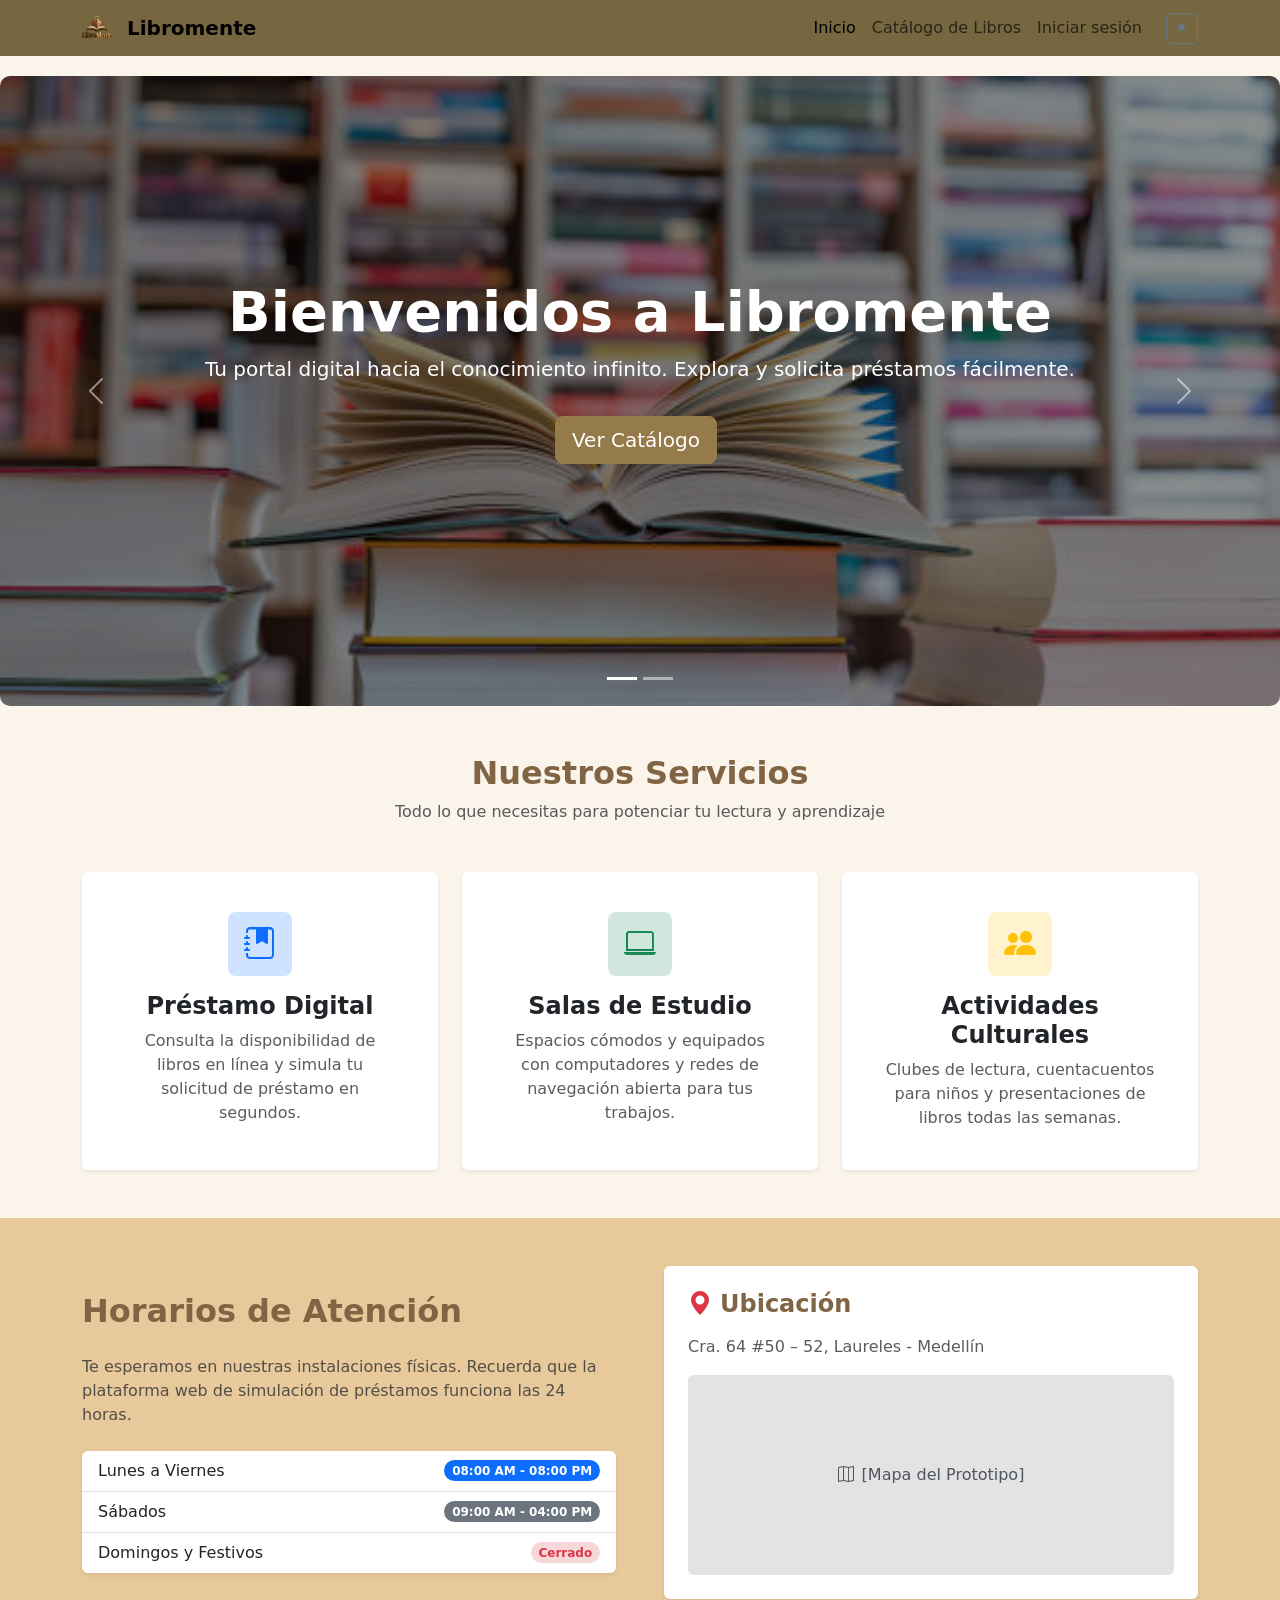
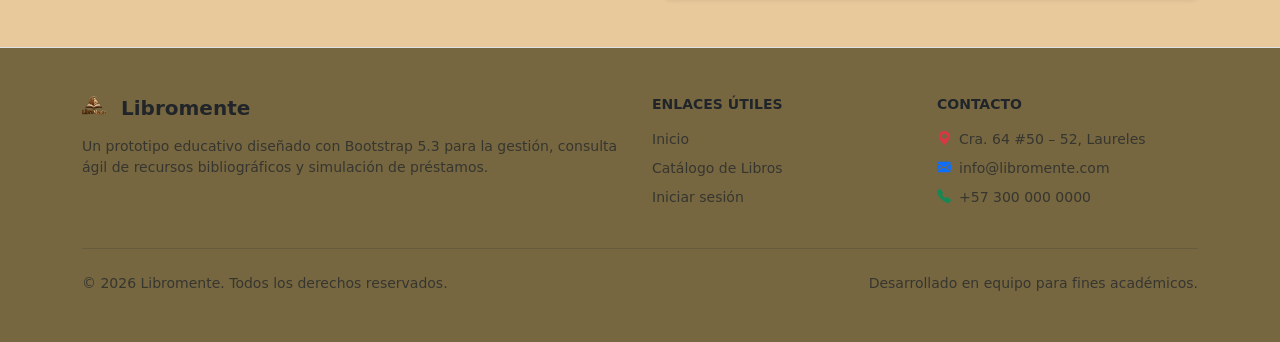
==== index.html @ 2bc836ee "style: crear hoja de estilos y aplicarlo a cuerpo de la página" ====
<!DOCTYPE html>
<html lang="es" data-bs-theme="light">
<head>
    <meta charset="UTF-8">
    <meta name="viewport" content="width=device-width, initial-scale=1.0">
    <title>Libro mente - Inicio</title>
    <link href="https://cdn.jsdelivr.net/npm/bootstrap@5.3.8/dist/css/bootstrap.min.css" rel="stylesheet">
    <link href="https://cdn.jsdelivr.net/npm/bootstrap-icons@1.11.1/font/bootstrap-icons.css" rel="stylesheet">
    <link rel="stylesheet" href="./estilos/estilos.css">
</head>
<body>
    <nav class="navbar navbar-expand-lg sticky-top">
        <div class="container">
            <a class="navbar-brand fw-bold" href="index.html">
                <img src="./img/logo.png" alt="Logo" width="30" height="24" class="d-inline-block align-text-top me-2">
                Libromente
            </a>
            <div class="collapse navbar-collapse" id="navbar">
                <ul class="navbar-nav ms-auto align-items-center">
                    <li class="nav-item">
                        <a class="nav-link active" aria-current="page" href="index.html">Inicio</a>
                    </li>
                    <li class="nav-item">
                        <a class="nav-link" href="">Catálogo de Libros</a>
                    </li>
                    <li class="nav-item">
                        <a class="nav-link" href="">Iniciar sesión</a>
                    </li>
                    <li class="nav-item ms-lg-3 mt-2 mt-lg-0">
                        <button class="btn btn-outline-secondary btn-sm" id="cambioTema">
                            <i class="bi bi-sun-fill" id="temaIcono"></i>
                        </button>
                    </li>
                </ul>
            </div>
        </div>
    </nav>


    <header id="carrusel" class="carousel slide carousel-fade" data-bs-ride="carousel">
        <div class="carousel-indicators">
            <button type="button" data-bs-target="#carrusel" data-bs-slide-to="0" class="active" aria-current="true" aria-label="Slide 1"></button>
            <button type="button" data-bs-target="#carrusel" data-bs-slide-to="1" aria-label="Slide 2"></button>
        </div>
        <div class="carousel-inner">

            <div class="carousel-item active h-100">
                <img src="./img/biblioteca.jpg" alt="Biblioteca" class="d-block w-100 h-100 object-fit-cover">
                <div class="carousel-caption d-flex flex-column justify-content-center h-100">
                    <h1 class="display-4 fw-bold">Bienvenidos a Libromente</h1>
                    <p class="lead">Tu portal digital hacia el conocimiento infinito. Explora y solicita préstamos fácilmente.</p>
                    <div>
                        <a href="" class="btn btn-primary btn-lg mt-3 me-2">Ver Catálogo</a>
                    </div>
                </div>
            </div>
  
            <div class="carousel-item" style="background: linear-gradient(rgba(0,0,0,0.6), rgba(0,0,0,0.6)), url('https://unsplash.com') center/cover; height: 70vh;">
                <div class="carousel-caption d-flex flex-column justify-content-center h-100">
                    <h1 class="display-4 fw-bold">Espacios de Co-working</h1>
                    <p class="lead">Contamos con salas de estudio, internet de alta velocidad y talleres semanales.</p>
                    <div>
                        <a href="#horarios" class="btn btn-outline-light btn-lg mt-3">Ver Horarios</a>
                    </div>
                </div>
            </div>
        </div>
        <button class="carousel-control-prev" type="button" data-bs-target="#carrusel" data-bs-slide="prev">
            <span class="carousel-control-prev-icon" aria-hidden="true"></span>
            <span class="visually-hidden">Anterior</span>
        </button>
        <button class="carousel-control-next" type="button" data-bs-target="#carrusel" data-bs-slide="next">
            <span class="carousel-control-next-icon" aria-hidden="true"></span>
            <span class="visually-hidden">Siguiente</span>
        </button>
    </header>

    <section class="py-5">
        <div class="container">
            <div class="text-center mb-5">
                <h2 class="fw-bold">Nuestros Servicios</h2>
                <p class="text-muted">Todo lo que necesitas para potenciar tu lectura y aprendizaje</p>
            </div>
            <div class="row g-4">
        
                <div class="col-md-4">
                    <div class="card h-100 text-center border-0 shadow-sm p-4">
                        <div class="card-body">
                            <div class="bg-primary-subtle text-primary fs-2 rounded-3 py-2 px-3 d-inline-flex align-items-center justify-content-center mb-3">
                                <i class="bi bi-journal-bookmark-fill"></i>
                            </div>
                            <h4 class="card-title fw-semibold">Préstamo Digital</h4>
                            <p class="card-text text-muted">Consulta la disponibilidad de libros en línea y simula tu solicitud de préstamo en segundos.</p>
                        </div>
                    </div>
                </div>
    
                <div class="col-md-4">
                    <div class="card h-100 text-center border-0 shadow-sm p-4">
                        <div class="card-body">
                            <div class="bg-success-subtle text-success fs-2 rounded-3 py-2 px-3 d-inline-flex align-items-center justify-content-center mb-3">
                                <i class="bi bi-laptop"></i>
                            </div>
                            <h4 class="card-title fw-semibold">Salas de Estudio</h4>
                            <p class="card-text text-muted">Espacios cómodos y equipados con computadores y redes de navegación abierta para tus trabajos.</p>
                        </div>
                    </div>
                </div>
 
                <div class="col-md-4">
                    <div class="card h-100 text-center border-0 shadow-sm p-4">
                        <div class="card-body">
                            <div class="bg-warning-subtle text-warning fs-2 rounded-3 py-2 px-3 d-inline-flex align-items-center justify-content-center mb-3">
                                <i class="bi bi-people-fill"></i>
                            </div>
                            <h4 class="card-title fw-semibold">Actividades Culturales</h4>
                            <p class="card-text text-muted">Clubes de lectura, cuentacuentos para niños y presentaciones de libros todas las semanas.</p>
                        </div>
                    </div>
                </div>
            </div>
        </div>
    </section>

    <section id="horarios" class="py-5 seccion-crema">
        <div class="container">
            <div class="row align-items-center g-5">
                <div class="col-lg-6">
                    <h2 class="fw-bold mb-4">Horarios de Atención</h2>
                    <p class="text-muted mb-4">Te esperamos en nuestras instalaciones físicas. Recuerda que la plataforma web de simulación de préstamos funciona las 24 horas.</p>
                    <ul class="list-group list-group-flush shadow-sm rounded">
                        <li class="list-group-item d-flex justify-content-between align-items-center">
                            <span>Lunes a Viernes</span>
                            <span class="badge bg-primary rounded-pill">08:00 AM - 08:00 PM</span>
                        </li>
                        <li class="list-group-item d-flex justify-content-between align-items-center">
                            <span>Sábados</span>
                            <span class="badge bg-secondary rounded-pill">09:00 AM - 04:00 PM</span>
                        </li>
                        <li class="list-group-item d-flex justify-content-between align-items-center">
                            <span>Domingos y Festivos</span>
                            <span class="badge bg-danger-subtle text-danger rounded-pill">Cerrado</span>
                        </li>
                    </ul>
                </div>
                <div class="col-lg-6">
                    <div class="p-4 bg-body rounded shadow-sm">
                        <h4 class="fw-bold mb-3"><i class="bi bi-geo-alt-fill text-danger me-2"></i>Ubicación</h4>
                        <p class="text-muted">Cra. 64 #50 – 52, Laureles - Medellín</p>

                        <div class="bg-secondary-subtle rounded d-flex align-items-center justify-content-center" style="height: 200px;">
                            <span class="text-muted"><i class="bi bi-map me-2"></i>[Mapa del Prototipo]</span>
                        </div>
                    </div>
                </div>
            </div>
        </div>
    </section>

<footer class="text-body-secondary py-5 border-top">
        <div class="container">
            <div class="row g-4">

                <div class="col-lg-6">
                    <h5 class="text-body fw-bold mb-3">
                        <img src="./img/logo.png" alt="Logo" width="24" height="20" class="d-inline-block align-text-top me-2">
                        Libromente
                    </h5>
                    <p class="small text-muted mb-0">
                        Un prototipo educativo diseñado con Bootstrap 5.3 para la gestión, consulta ágil de recursos bibliográficos y simulación de préstamos.
                    </p>
                </div>


                <div class="col-sm-6 col-lg-3">
                    <h6 class="text-body fw-bold text-uppercase small mb-3">Enlaces Útiles</h6>
                    <ul class="list-unstyled small">
                        <li class="mb-2">
                            <a href="index.html" class="text-decoration-none text-reset link-primary">Inicio</a>
                        </li>
                        <li class="mb-2">
                            <a href="" class="text-decoration-none text-reset link-primary">Catálogo de Libros</a>
                        </li>
                        <li class="mb-2">
                            <a href="" class="text-decoration-none text-reset link-primary">Iniciar sesión</a>
                        </li>
                    </ul>
                </div>


                <div class="col-sm-6 col-lg-3">
                    <h6 class="text-body fw-bold text-uppercase small mb-3">Contacto</h6>
                    <ul class="list-unstyled small text-muted">
                        <li class="mb-2">
                            <i class="bi bi-geo-alt-fill text-danger me-2"></i>Cra. 64 #50 – 52, Laureles
                        </li>
                        <li class="mb-2">
                            <i class="bi bi-envelope-fill text-primary me-2"></i>info@libromente.com
                        </li>
                        <li class="mb-2">
                            <i class="bi bi-telephone-fill text-success me-2"></i>+57 300 000 0000
                        </li>
                    </ul>
                </div>
            </div>


            <hr class="my-4 text-muted">


            <div class="d-flex flex-column flex-sm-row justify-content-between align-items-center small text-muted">
                <p class="mb-2 mb-sm-0">&copy; 2026 Libromente. Todos los derechos reservados.</p>
                <p class="mb-0">Desarrollado en equipo para fines académicos.</p>
            </div>
        </div>
    </footer>
    <script src="https://cdn.jsdelivr.net/npm/bootstrap@5.3.8/dist/js/bootstrap.bundle.min.js"></script>
</body>
</html>
---- estilos/estilos.css ----
:root {
  --apricot-cream: #e8c99cff;
  --olive-wood: #766741ff;
  --faded-copper: #957b4bff;
  --olive-wood-2: #806443ff;
  --texto-oscuro: #2c2518;
}

body {
  background-color: #faf4eb;
  color: var(--texto-oscuro);
}

.navbar, footer {
  background-color: var(--olive-wood) !important;
}

h2, h4 {
  color: var(--olive-wood-2);
}

/* Sección destacada (ej. Horarios) */
.seccion-crema {
  background-color: var(--apricot-cream);
}


.btn-primary {
  background-color: var(--faded-copper);
  border-color: var(--faded-copper);
  color: #ffffff;
}

.btn-primary:hover {
  background-color: var(--olive-wood);
  border-color: var(--olive-wood);
}


.carousel-item img {
  filter: brightness(0.55);
}

.carousel-inner{
    height: 70vh;
    border-radius: 10px;
    margin-top: 20px;
}
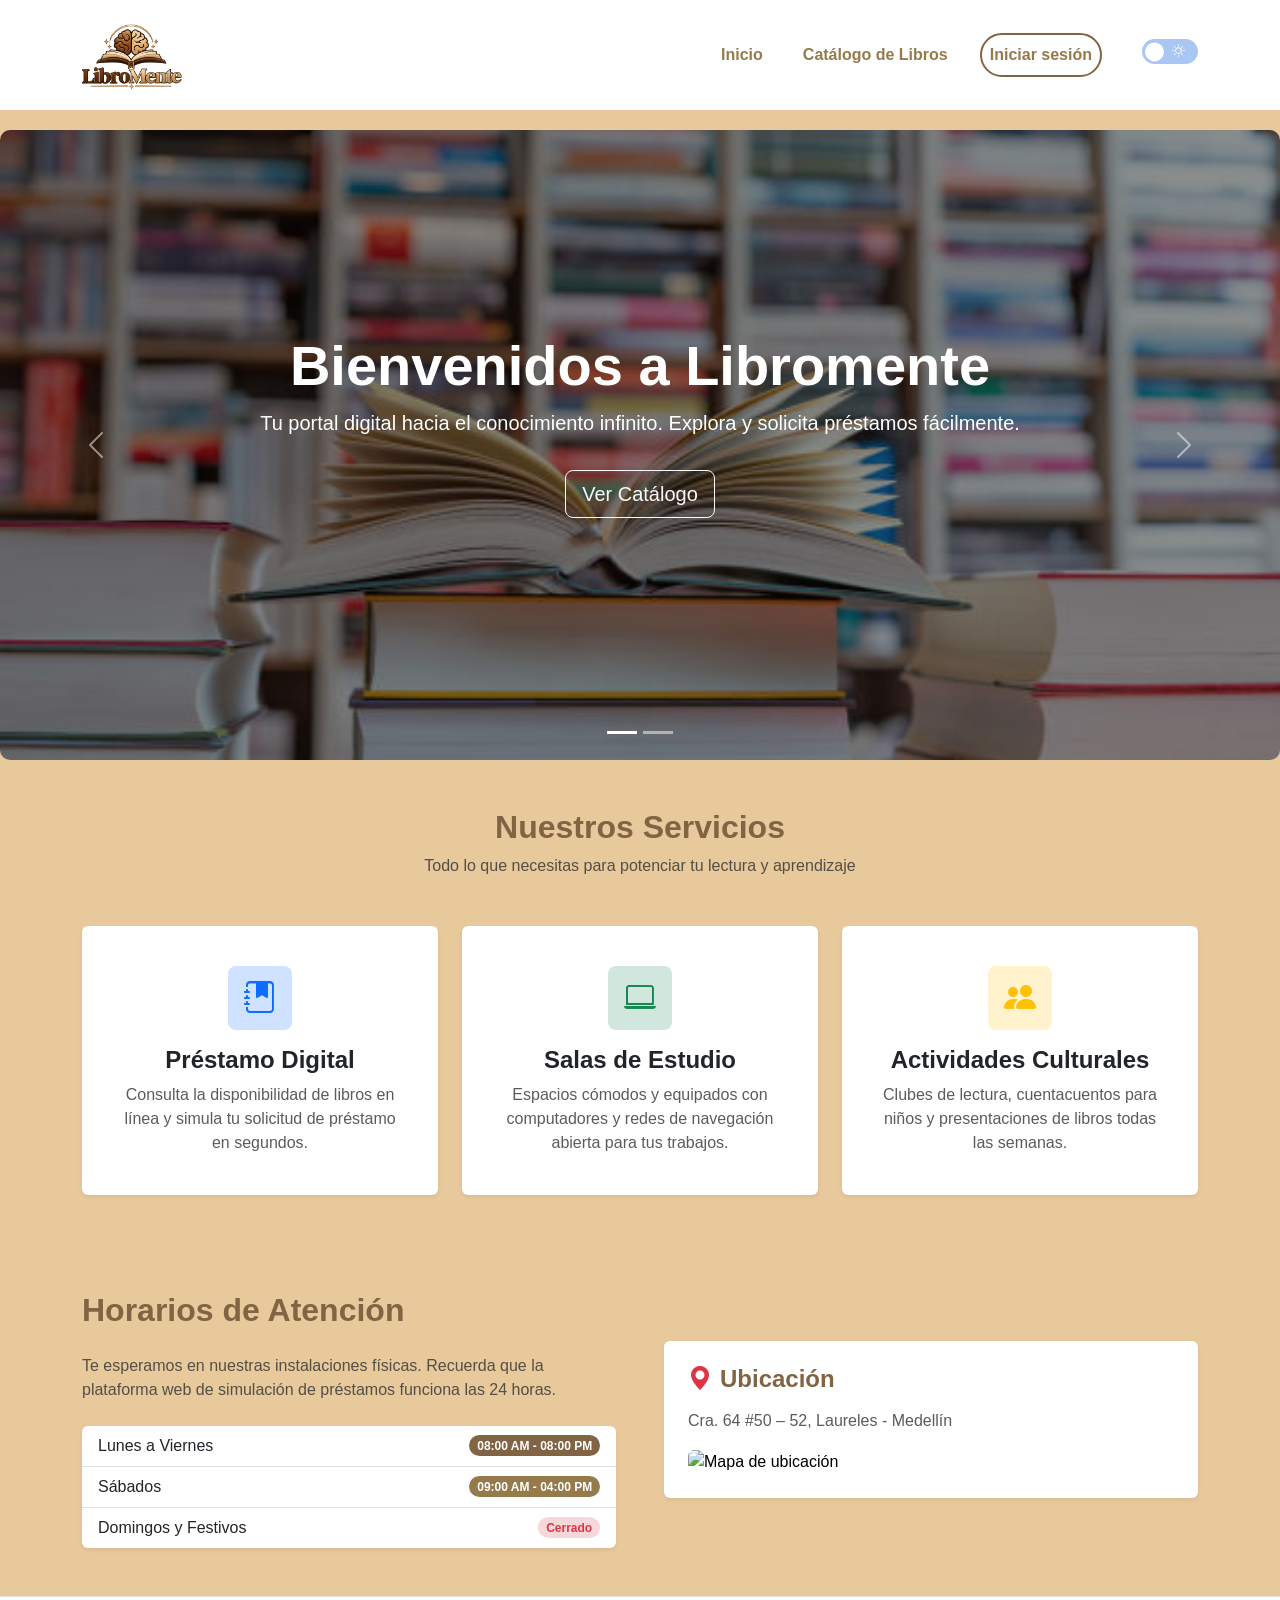
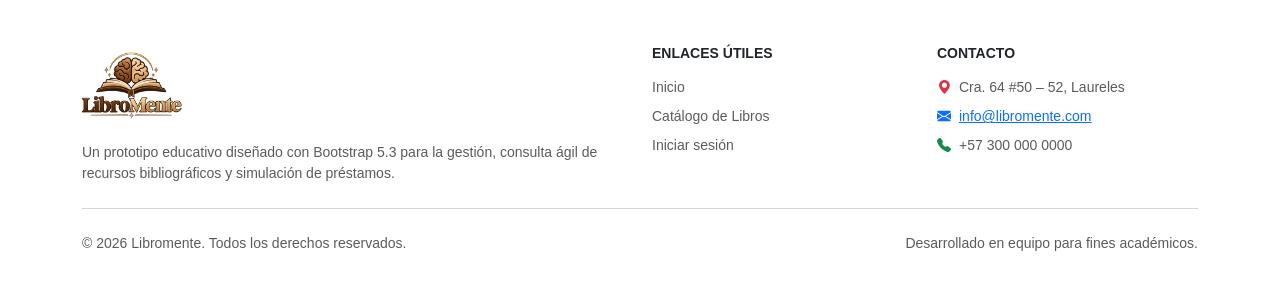
==== commit a09677bf: "feat: actualizar estructura y rutas en el index" ====
--- a/index.html
+++ b/index.html
@@ -1,37 +1,59 @@
 <!DOCTYPE html>
 <html lang="es" data-bs-theme="light">
+
 <head>
     <meta charset="UTF-8">
     <meta name="viewport" content="width=device-width, initial-scale=1.0">
     <title>Libro mente - Inicio</title>
     <link href="https://cdn.jsdelivr.net/npm/bootstrap@5.3.8/dist/css/bootstrap.min.css" rel="stylesheet">
     <link href="https://cdn.jsdelivr.net/npm/bootstrap-icons@1.11.1/font/bootstrap-icons.css" rel="stylesheet">
-    <link rel="stylesheet" href="./estilos/estilos.css">
+    <link rel="stylesheet" href="./styles/estilos.css">
 </head>
+
 <body>
     <nav class="navbar navbar-expand-lg sticky-top">
         <div class="container">
             <a class="navbar-brand fw-bold" href="index.html">
-                <img src="./img/logo.png" alt="Logo" width="30" height="24" class="d-inline-block align-text-top me-2">
-                Libromente
+                <img src="./img/logo.png" alt="Logo" class="logo flex-row d-inline-block align-text-top me-2">
             </a>
-            <div class="collapse navbar-collapse" id="navbar">
-                <ul class="navbar-nav ms-auto align-items-center">
-                    <li class="nav-item">
-                        <a class="nav-link active" aria-current="page" href="index.html">Inicio</a>
-                    </li>
-                    <li class="nav-item">
-                        <a class="nav-link" href="">Catálogo de Libros</a>
-                    </li>
-                    <li class="nav-item">
-                        <a class="nav-link" href="">Iniciar sesión</a>
-                    </li>
-                    <li class="nav-item ms-lg-3 mt-2 mt-lg-0">
-                        <button class="btn btn-outline-secondary btn-sm" id="cambioTema">
-                            <i class="bi bi-sun-fill" id="temaIcono"></i>
-                        </button>
-                    </li>
-                </ul>
+            <button class="navbar-toggler" type="button" data-bs-toggle="collapse"
+                data-bs-target="#navbarSupportedContent" aria-controls="navbarSupportedContent" aria-expanded="false"
+                aria-label="Toggle navigation">
+                <span class="navbar-toggler-icon"></span>
+            </button>
+            <div class="collapse navbar-collapse" id="navbarSupportedContent">
+            <ul class="navbar-nav ms-auto align-items-center fw-bold">
+                <li class="nav-item me-4">
+                    <a class="nav-link active navegacion" aria-current="page" href="index.html">Inicio</a>
+                </li>
+                <li class="nav-item me-4">
+                    <a class="nav-link navegacion" href="./pages/admin.html">Catálogo de Libros</a>
+                </li>
+                <li class="nav-item me-4">
+                    <a class="nav-link rounded-pill inicio" href="./pages/catalogo.html">Iniciar sesión</a>
+                </li>
+                <li class="nav-item ms-lg-3 mt-2 mt-lg-0">
+              <label class="tema-switch" for="tema-switch">
+                <input
+                  class="tema-switch-input"
+                  type="checkbox"
+                  role="switch"
+                  id="tema-switch"
+                  aria-label="Cambiar tema"
+                />
+
+                <span class="tema-switch-slider" aria-hidden="true">
+                  <span class="tema-switch-luna">
+                    <i class="bi bi-moon"></i>
+                  </span>
+
+                  <span class="tema-switch-sol">
+                    <i class="bi bi-sun"></i>
+                  </span>
+                </span>
+              </label>
+            </li>
+            </ul>
             </div>
         </div>
     </nav>
@@ -39,7 +61,8 @@
 
     <header id="carrusel" class="carousel slide carousel-fade" data-bs-ride="carousel">
         <div class="carousel-indicators">
-            <button type="button" data-bs-target="#carrusel" data-bs-slide-to="0" class="active" aria-current="true" aria-label="Slide 1"></button>
+            <button type="button" data-bs-target="#carrusel" data-bs-slide-to="0" class="active" aria-current="true"
+                aria-label="Slide 1"></button>
             <button type="button" data-bs-target="#carrusel" data-bs-slide-to="1" aria-label="Slide 2"></button>
         </div>
         <div class="carousel-inner">
@@ -48,14 +71,17 @@
                 <img src="./img/biblioteca.jpg" alt="Biblioteca" class="d-block w-100 h-100 object-fit-cover">
                 <div class="carousel-caption d-flex flex-column justify-content-center h-100">
                     <h1 class="display-4 fw-bold">Bienvenidos a Libromente</h1>
-                    <p class="lead">Tu portal digital hacia el conocimiento infinito. Explora y solicita préstamos fácilmente.</p>
+                    <p class="lead">Tu portal digital hacia el conocimiento infinito. Explora y solicita préstamos
+                        fácilmente.</p>
                     <div>
-                        <a href="" class="btn btn-primary btn-lg mt-3 me-2">Ver Catálogo</a>
-                    </div>
-                </div>
-            </div>
-  
-            <div class="carousel-item" style="background: linear-gradient(rgba(0,0,0,0.6), rgba(0,0,0,0.6)), url('https://unsplash.com') center/cover; height: 70vh;">
+                        <a href="" class="btn btn-outline-light btn-lg mt-3">Ver Catálogo</a>
+                    </div>
+                </div>
+            </div>
+
+            <div class="carousel-item h-100">
+                <img src="./img/cooworking.jpg" alt="Espacios de Co-working"
+                    class="d-block w-100 h-100 object-fit-cover">
                 <div class="carousel-caption d-flex flex-column justify-content-center h-100">
                     <h1 class="display-4 fw-bold">Espacios de Co-working</h1>
                     <p class="lead">Contamos con salas de estudio, internet de alta velocidad y talleres semanales.</p>
@@ -82,39 +108,45 @@
                 <p class="text-muted">Todo lo que necesitas para potenciar tu lectura y aprendizaje</p>
             </div>
             <div class="row g-4">
-        
+
                 <div class="col-md-4">
-                    <div class="card h-100 text-center border-0 shadow-sm p-4">
+                    <div class="card h-100 text-center border-0 shadow-sm p-4 resalto">
                         <div class="card-body">
-                            <div class="bg-primary-subtle text-primary fs-2 rounded-3 py-2 px-3 d-inline-flex align-items-center justify-content-center mb-3">
+                            <div
+                                class="bg-primary-subtle text-primary fs-2 rounded-3 py-2 px-3 d-inline-flex align-items-center justify-content-center mb-3">
                                 <i class="bi bi-journal-bookmark-fill"></i>
                             </div>
                             <h4 class="card-title fw-semibold">Préstamo Digital</h4>
-                            <p class="card-text text-muted">Consulta la disponibilidad de libros en línea y simula tu solicitud de préstamo en segundos.</p>
+                            <p class="card-text text-muted">Consulta la disponibilidad de libros en línea y simula tu
+                                solicitud de préstamo en segundos.</p>
                         </div>
                     </div>
                 </div>
-    
+
                 <div class="col-md-4">
-                    <div class="card h-100 text-center border-0 shadow-sm p-4">
+                    <div class="card h-100 text-center border-0 shadow-sm p-4 resalto">
                         <div class="card-body">
-                            <div class="bg-success-subtle text-success fs-2 rounded-3 py-2 px-3 d-inline-flex align-items-center justify-content-center mb-3">
+                            <div
+                                class="bg-success-subtle text-success fs-2 rounded-3 py-2 px-3 d-inline-flex align-items-center justify-content-center mb-3">
                                 <i class="bi bi-laptop"></i>
                             </div>
                             <h4 class="card-title fw-semibold">Salas de Estudio</h4>
-                            <p class="card-text text-muted">Espacios cómodos y equipados con computadores y redes de navegación abierta para tus trabajos.</p>
+                            <p class="card-text text-muted">Espacios cómodos y equipados con computadores y redes de
+                                navegación abierta para tus trabajos.</p>
                         </div>
                     </div>
                 </div>
- 
+
                 <div class="col-md-4">
-                    <div class="card h-100 text-center border-0 shadow-sm p-4">
+                    <div class="card h-100 text-center border-0 shadow-sm p-4 resalto">
                         <div class="card-body">
-                            <div class="bg-warning-subtle text-warning fs-2 rounded-3 py-2 px-3 d-inline-flex align-items-center justify-content-center mb-3">
+                            <div
+                                class="bg-warning-subtle text-warning fs-2 rounded-3 py-2 px-3 d-inline-flex align-items-center justify-content-center mb-3">
                                 <i class="bi bi-people-fill"></i>
                             </div>
                             <h4 class="card-title fw-semibold">Actividades Culturales</h4>
-                            <p class="card-text text-muted">Clubes de lectura, cuentacuentos para niños y presentaciones de libros todas las semanas.</p>
+                            <p class="card-text text-muted">Clubes de lectura, cuentacuentos para niños y presentaciones
+                                de libros todas las semanas.</p>
                         </div>
                     </div>
                 </div>
@@ -127,15 +159,16 @@
             <div class="row align-items-center g-5">
                 <div class="col-lg-6">
                     <h2 class="fw-bold mb-4">Horarios de Atención</h2>
-                    <p class="text-muted mb-4">Te esperamos en nuestras instalaciones físicas. Recuerda que la plataforma web de simulación de préstamos funciona las 24 horas.</p>
-                    <ul class="list-group list-group-flush shadow-sm rounded">
+                    <p class="text-muted mb-4">Te esperamos en nuestras instalaciones físicas. Recuerda que la
+                        plataforma web de simulación de préstamos funciona las 24 horas.</p>
+                    <ul class="list-group list-group-flush shadow-sm rounded resalto">
                         <li class="list-group-item d-flex justify-content-between align-items-center">
                             <span>Lunes a Viernes</span>
-                            <span class="badge bg-primary rounded-pill">08:00 AM - 08:00 PM</span>
+                            <span class="badge tema1 rounded-pill">08:00 AM - 08:00 PM</span>
                         </li>
                         <li class="list-group-item d-flex justify-content-between align-items-center">
                             <span>Sábados</span>
-                            <span class="badge bg-secondary rounded-pill">09:00 AM - 04:00 PM</span>
+                            <span class="badge tema2 rounded-pill">09:00 AM - 04:00 PM</span>
                         </li>
                         <li class="list-group-item d-flex justify-content-between align-items-center">
                             <span>Domingos y Festivos</span>
@@ -144,30 +177,29 @@
                     </ul>
                 </div>
                 <div class="col-lg-6">
-                    <div class="p-4 bg-body rounded shadow-sm">
+                    <div class="p-4 bg-body rounded shadow-sm resalto">
                         <h4 class="fw-bold mb-3"><i class="bi bi-geo-alt-fill text-danger me-2"></i>Ubicación</h4>
                         <p class="text-muted">Cra. 64 #50 – 52, Laureles - Medellín</p>
 
-                        <div class="bg-secondary-subtle rounded d-flex align-items-center justify-content-center" style="height: 200px;">
-                            <span class="text-muted"><i class="bi bi-map me-2"></i>[Mapa del Prototipo]</span>
-                        </div>
+                        <img src="./img/mapa.png" alt="Mapa de ubicación" class="img-fluid rounded">
                     </div>
                 </div>
             </div>
         </div>
     </section>
 
-<footer class="text-body-secondary py-5 border-top">
+    <footer class="text-body-secondary py-5 border-top">
         <div class="container">
             <div class="row g-4">
 
                 <div class="col-lg-6">
                     <h5 class="text-body fw-bold mb-3">
-                        <img src="./img/logo.png" alt="Logo" width="24" height="20" class="d-inline-block align-text-top me-2">
-                        Libromente
+                        <img src="./img/logo.png" alt="Logo" width="24" height="20"
+                            class="logo d-inline-block align-text-top me-2">
                     </h5>
                     <p class="small text-muted mb-0">
-                        Un prototipo educativo diseñado con Bootstrap 5.3 para la gestión, consulta ágil de recursos bibliográficos y simulación de préstamos.
+                        Un prototipo educativo diseñado con Bootstrap 5.3 para la gestión, consulta ágil de recursos
+                        bibliográficos y simulación de préstamos.
                     </p>
                 </div>
 
@@ -179,10 +211,10 @@
                             <a href="index.html" class="text-decoration-none text-reset link-primary">Inicio</a>
                         </li>
                         <li class="mb-2">
-                            <a href="" class="text-decoration-none text-reset link-primary">Catálogo de Libros</a>
-                        </li>
-                        <li class="mb-2">
-                            <a href="" class="text-decoration-none text-reset link-primary">Iniciar sesión</a>
+                            <a href="./pages/catalogo.html" class="text-decoration-none text-reset link-primary">Catálogo de Libros</a>
+                        </li>
+                        <li class="mb-2">
+                            <a href="./pages/catalogo.html" class="text-decoration-none text-reset link-primary">Iniciar sesión</a>
                         </li>
                     </ul>
                 </div>
@@ -195,7 +227,7 @@
                             <i class="bi bi-geo-alt-fill text-danger me-2"></i>Cra. 64 #50 – 52, Laureles
                         </li>
                         <li class="mb-2">
-                            <i class="bi bi-envelope-fill text-primary me-2"></i>info@libromente.com
+                            <i class="bi bi-envelope-fill text-primary me-2"></i><a href="mailto: infor@libremente.com">info@libromente.com</a>
                         </li>
                         <li class="mb-2">
                             <i class="bi bi-telephone-fill text-success me-2"></i>+57 300 000 0000
@@ -216,4 +248,5 @@
     </footer>
     <script src="https://cdn.jsdelivr.net/npm/bootstrap@5.3.8/dist/js/bootstrap.bundle.min.js"></script>
 </body>
+
 </html>
--- a/styles/estilos.css
+++ b/styles/estilos.css
@@ -0,0 +1,168 @@
+:root {
+/* Paleta de colores */
+    --apricot-cream: #e8c99c;
+    --olive-wood: #766741;
+    --faded-copper: #957b4b;
+    --olive-wood-2: #806443;
+    --white-sky: #ffffff;
+    --fuente-principal: 'Roboto', sans-serif;
+}
+
+body {
+    background-color: var(--apricot-cream);
+    font-family: var(--fuente-principal);
+    color: #000000;
+}
+
+
+.navbar, footer {
+  background-color: var(--white-sky) !important;
+}
+
+h2, h4 {
+  color: var(--olive-wood-2);
+}
+
+.inicio {
+    color: var(--faded-copper);
+    border: solid 2px;
+    border-color: var(--olive-wood-2);
+}
+
+.inicio:hover {
+  background-color: var(--olive-wood-2);
+  border-color: var(--olive-wood-2);
+  color: var(--white-sky);
+}
+.navegacion {
+    color: var(--faded-copper) !important;
+}
+.navegacion:hover {
+    color: var(--olive-wood-2);
+    border-bottom: solid 2px var(--olive-wood-2);
+}
+
+
+.carousel-item img {
+  filter: brightness(0.55);
+}
+
+.carousel-inner{
+    height: 70vh;
+    border-radius: 10px;
+    margin-top: 20px;
+}
+.logo {
+    width: 100px;
+    height: 80px;
+    object-fit: contain;
+}
+
+.tema1 {
+    background-color:  var( --olive-wood-2);
+}
+.tema2 {
+    background-color:  var( --faded-copper);
+}
+
+.resalto {
+    transition: 0.5s ease !important;
+}
+.resalto:hover {
+    transform: scale(1.02) !important;
+    background-color: #f8e8d0;
+
+}
+/* Cambio de tema */
+.tema-switch {
+    position: relative;
+    display: inline-block;
+    width: 3.5rem;
+    height: 1.6rem;
+    cursor: pointer;
+    user-select: none;
+}
+
+.tema-switch-input {
+    position: absolute;
+    inset: 0;
+    width: 100%;
+    height: 100%;
+    opacity: 0;
+    margin: 0;
+    cursor: pointer;
+    z-index: 3;
+}
+
+.tema-switch-slider {
+    position: absolute;
+    inset: 0;
+    display: flex;
+    align-items: center;
+    justify-content: space-between;
+    padding: 0 0.5rem;
+    overflow: hidden;
+    border-radius: 999px;
+    background-color: #a9c7f5;
+    transition: background-color 0.25s ease;
+}
+
+.tema-switch-slider::before {
+    content: "";
+    position: absolute;
+    top: 50%;
+    left: 0.2rem;
+    z-index: 2;
+    width: 1.2rem;
+    height: 1.2rem;
+    border-radius: 50%;
+    background-color: #ffffff;
+    transform: translateY(-50%);
+    transition: transform 0.25s ease;
+}
+
+.tema-switch-luna,
+.tema-switch-sol {
+    position: relative;
+    z-index: 1;
+    display: flex;
+    align-items: center;
+    justify-content: center;
+    width: 1rem;
+    font-size: 0.8rem;
+    line-height: 1;
+    color: #ffffff;
+    transition: opacity 0.25s ease;
+}
+
+.tema-switch-luna {
+    margin-left: auto;
+    opacity: 0;
+}
+
+.tema-switch-sol {
+    margin-right: auto;
+    opacity: 1;
+}
+
+/* Estado oscuro del interruptor */
+.tema-switch-input:checked + .tema-switch-slider {
+    background-color: #111044;
+}
+
+.tema-switch-input:checked + .tema-switch-slider::before {
+    transform: translate(1.75rem, -50%);
+}
+
+.tema-switch-input:checked + .tema-switch-slider .tema-switch-luna {
+    opacity: 1;
+}
+
+.tema-switch-input:checked + .tema-switch-slider .tema-switch-sol {
+    opacity: 0;
+}
+
+.tema-switch-input:focus-visible + .tema-switch-slider {
+    outline: 3px solid var(--bs-primary);
+    outline-offset: 3px;
+}
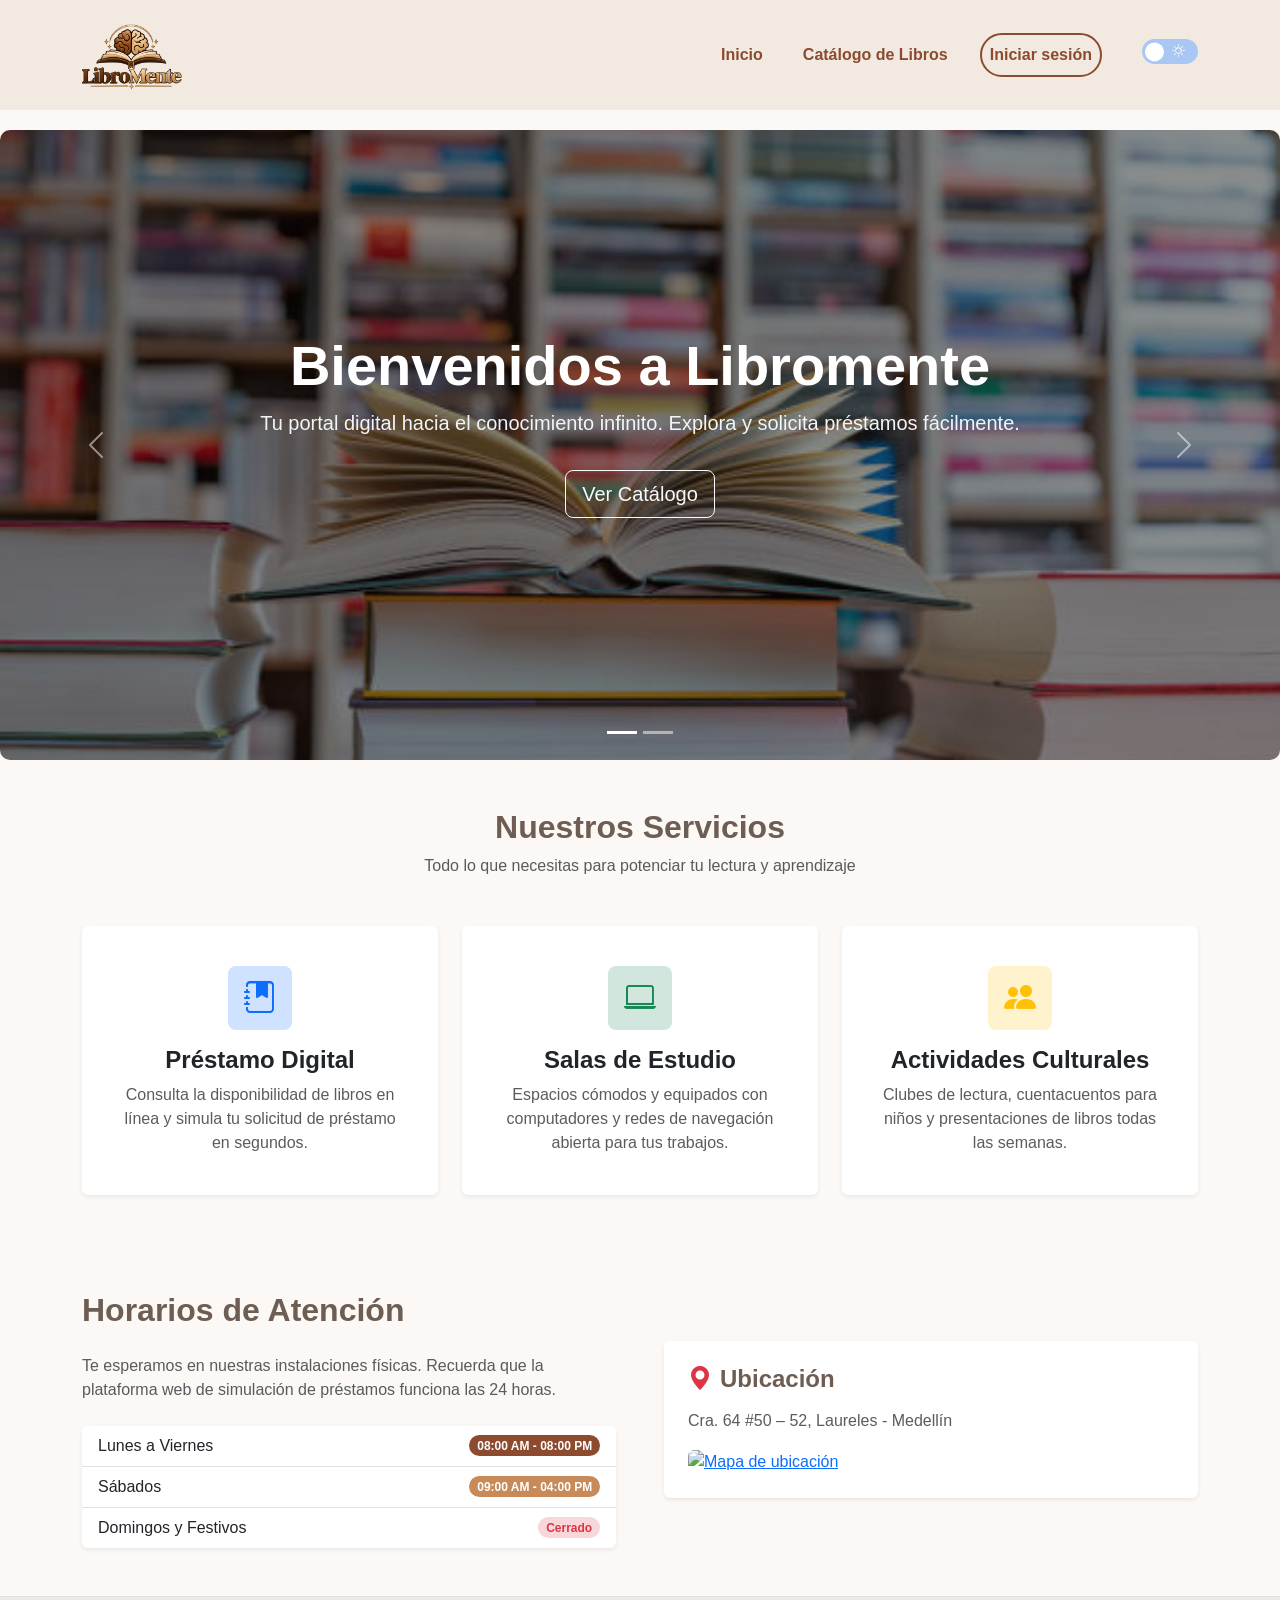
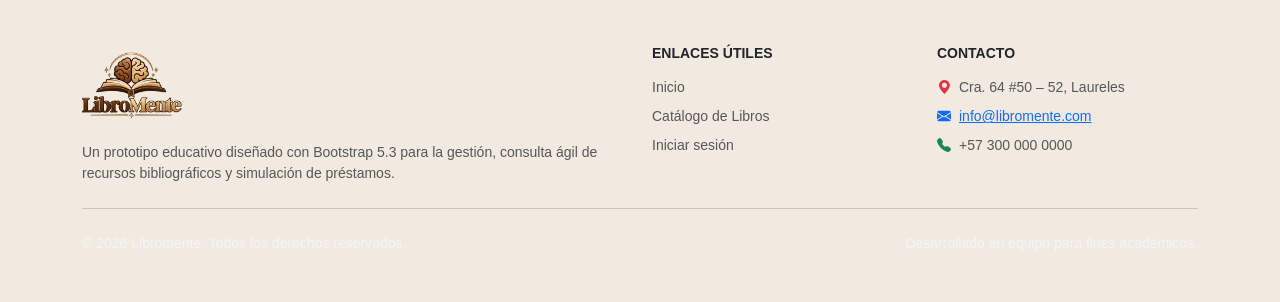
==== commit da1ff2c5: "fix: corregir enlaces y navbar" ====
--- a/index.html
+++ b/index.html
@@ -27,10 +27,10 @@
                     <a class="nav-link active navegacion" aria-current="page" href="index.html">Inicio</a>
                 </li>
                 <li class="nav-item me-4">
-                    <a class="nav-link navegacion" href="./pages/admin.html">Catálogo de Libros</a>
+                    <a class="nav-link navegacion" href="./pages/catalogo.html">Catálogo de Libros</a>
                 </li>
                 <li class="nav-item me-4">
-                    <a class="nav-link rounded-pill inicio" href="./pages/catalogo.html">Iniciar sesión</a>
+                    <a class="nav-link rounded-pill inicio" href="./pages/login.html">Iniciar sesión</a>
                 </li>
                 <li class="nav-item ms-lg-3 mt-2 mt-lg-0">
               <label class="tema-switch" for="tema-switch">
@@ -161,7 +161,7 @@
                     <h2 class="fw-bold mb-4">Horarios de Atención</h2>
                     <p class="text-muted mb-4">Te esperamos en nuestras instalaciones físicas. Recuerda que la
                         plataforma web de simulación de préstamos funciona las 24 horas.</p>
-                    <ul class="list-group list-group-flush shadow-sm rounded resalto">
+                    <ul class="list-group list-group-flush shadow-sm rounded">
                         <li class="list-group-item d-flex justify-content-between align-items-center">
                             <span>Lunes a Viernes</span>
                             <span class="badge tema1 rounded-pill">08:00 AM - 08:00 PM</span>
@@ -177,11 +177,12 @@
                     </ul>
                 </div>
                 <div class="col-lg-6">
-                    <div class="p-4 bg-body rounded shadow-sm resalto">
+                    <div class="p-4 bg-body rounded shadow-sm">
                         <h4 class="fw-bold mb-3"><i class="bi bi-geo-alt-fill text-danger me-2"></i>Ubicación</h4>
                         <p class="text-muted">Cra. 64 #50 – 52, Laureles - Medellín</p>
 
-                        <img src="./img/mapa.png" alt="Mapa de ubicación" class="img-fluid rounded">
+                        <a href="https://www.google.com/maps/place/Biblioteca+P%C3%BAblica+Piloto/@6.2558918,-75.5799497,17z/data=!4m10!1m2!2m1!1sbiblioteca+piloto!3m6!1s0x8e442903c7f5a631:0xb1b726602adb5e07!8m2!3d6.2559194!4d-75.5774332!15sChFiaWJsaW90ZWNhIHBpbG90b1oTIhFiaWJsaW90ZWNhIHBpbG90b5IBDnB1YmxpY19saWJyYXJ5mgEkQ2hkRFNVaE5NRzluUzBWSlEwRm5TVVJrTTB4dVdWOUJSUkFC4AEA-gEECAAQPw!16s%2Fg%2F1215jph8?entry=ttu&g_ep=EgoyMDI2MTExMC4wIKXMDSoASAFQAw%3D%3D" target="_blank">
+                            <img src="./img/mapa.png" alt="Mapa de ubicación" class="img-fluid rounded resalto"></a>
                     </div>
                 </div>
             </div>
@@ -214,7 +215,7 @@
                             <a href="./pages/catalogo.html" class="text-decoration-none text-reset link-primary">Catálogo de Libros</a>
                         </li>
                         <li class="mb-2">
-                            <a href="./pages/catalogo.html" class="text-decoration-none text-reset link-primary">Iniciar sesión</a>
+                            <a href="./pages/login.html" class="text-decoration-none text-reset link-primary">Iniciar sesión</a>
                         </li>
                     </ul>
                 </div>
@@ -247,6 +248,7 @@
         </div>
     </footer>
     <script src="https://cdn.jsdelivr.net/npm/bootstrap@5.3.8/dist/js/bootstrap.bundle.min.js"></script>
+    <script src="./js/tema.js"></script>
 </body>
 
 </html>
--- a/styles/estilos.css
+++ b/styles/estilos.css
@@ -1,45 +1,65 @@
+/*RAÍZ*/
 :root {
-/* Paleta de colores */
-    --apricot-cream: #e8c99c;
-    --olive-wood: #766741;
-    --faded-copper: #957b4b;
-    --olive-wood-2: #806443;
-    --white-sky: #ffffff;
+    --background: #FBF8F5;
+    --bg-cards: #F2EAE1;
+    --main-text: #2A1F1B;
+    --second-text: #6E5D53; 
+    --border: #E2D7CC;
+    --main-btn: #8C4A2F;
+    --second-btn: #C88A58;
+
     --fuente-principal: 'Roboto', sans-serif;
 }
 
+[data-bs-theme="dark"] { 
+    --background: #181311;  /* Fondo Base / Lienzo */
+    --bg-cards: #241C18;  /* Superficie / Tarjetas / Modales */
+    --main-text: #F3ECE4; /* Texto Principal (Encabezados y lectura) */
+    --second-text: #B5A599; /* Texto Secundario / Metadatos (Autor, género, fecha) */
+    --border: #3D312A; /* Bordes */
+    --main-btn: #D97746; /* Color directo botón (No hover) */
+    --second-btn: #E5A96E; /* Hover, etiquetas, tags */
+}
+
 body {
-    background-color: var(--apricot-cream);
+    background-color: var(--background);
     font-family: var(--fuente-principal);
-    color: #000000;
 }
 
 
 .navbar, footer {
-  background-color: var(--white-sky) !important;
+  background-color: var(--bg-cards) !important;
+}
+
+h1 {
+    color: #ffffff;
+}
+
+div div p{
+    color: #F1F5F9;
 }
 
 h2, h4 {
-  color: var(--olive-wood-2);
+  color: var(--second-text);
 }
 
 .inicio {
-    color: var(--faded-copper);
+    color: var(--main-btn);
     border: solid 2px;
-    border-color: var(--olive-wood-2);
+    border-color: var(--main-btn);
 }
 
 .inicio:hover {
-  background-color: var(--olive-wood-2);
-  border-color: var(--olive-wood-2);
-  color: var(--white-sky);
+  background-color: var(--main-text);
+  border-color: var(--main-text);
+  color: var(--background);
 }
 .navegacion {
-    color: var(--faded-copper) !important;
+    color: var(--main-btn) !important;
 }
 .navegacion:hover {
-    color: var(--olive-wood-2);
-    border-bottom: solid 2px var(--olive-wood-2);
+    color: var(--main-text) !important;
+    border-bottom: solid 2px var(--main-text);
 }
 
 
@@ -59,10 +79,10 @@
 }
 
 .tema1 {
-    background-color:  var( --olive-wood-2);
+    background-color:  var( --main-btn);
 }
 .tema2 {
-    background-color:  var( --faded-copper);
+    background-color:  var( --second-btn);
 }
 
 .resalto {
@@ -70,7 +90,7 @@
 }
 .resalto:hover {
     transform: scale(1.02) !important;
-    background-color: #f8e8d0;
+    background-color: var(--bg-cards);
 
 }
 /* Cambio de tema */
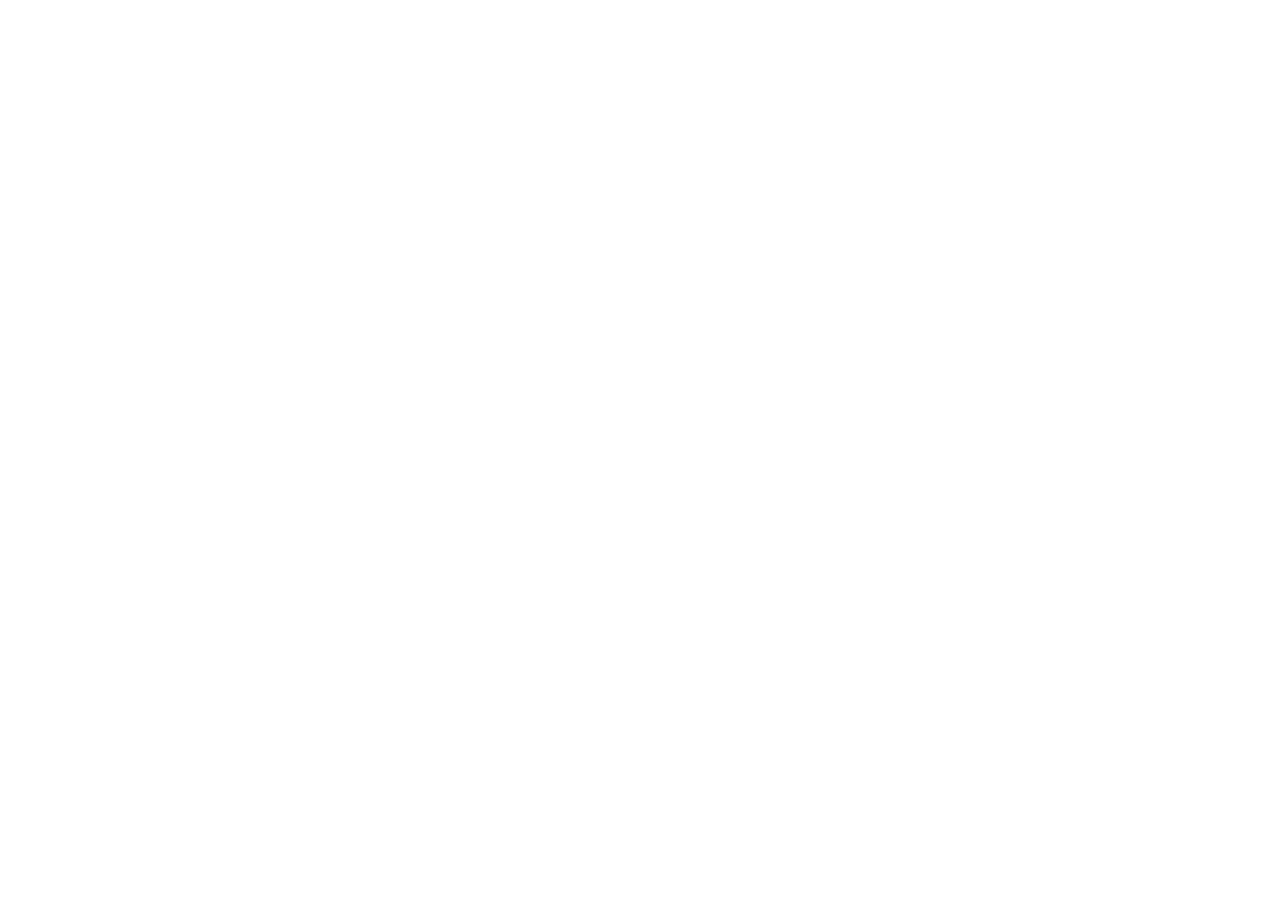
==== commit ea91e114: "Merge pull request #1 from c8kepler/david Subir rama David" ====
--- a/index.html
+++ b/index.html
@@ -1,254 +1,11 @@
-<!DOCTYPE html>
-<html lang="es" data-bs-theme="light">
-
-<head>
-    <meta charset="UTF-8">
-    <meta name="viewport" content="width=device-width, initial-scale=1.0">
-    <title>Libro mente - Inicio</title>
-    <link href="https://cdn.jsdelivr.net/npm/bootstrap@5.3.8/dist/css/bootstrap.min.css" rel="stylesheet">
-    <link href="https://cdn.jsdelivr.net/npm/bootstrap-icons@1.11.1/font/bootstrap-icons.css" rel="stylesheet">
-    <link rel="stylesheet" href="./styles/estilos.css">
-</head>
-
-<body>
-    <nav class="navbar navbar-expand-lg sticky-top">
-        <div class="container">
-            <a class="navbar-brand fw-bold" href="index.html">
-                <img src="./img/logo.png" alt="Logo" class="logo flex-row d-inline-block align-text-top me-2">
-            </a>
-            <button class="navbar-toggler" type="button" data-bs-toggle="collapse"
-                data-bs-target="#navbarSupportedContent" aria-controls="navbarSupportedContent" aria-expanded="false"
-                aria-label="Toggle navigation">
-                <span class="navbar-toggler-icon"></span>
-            </button>
-            <div class="collapse navbar-collapse" id="navbarSupportedContent">
-            <ul class="navbar-nav ms-auto align-items-center fw-bold">
-                <li class="nav-item me-4">
-                    <a class="nav-link active navegacion" aria-current="page" href="index.html">Inicio</a>
-                </li>
-                <li class="nav-item me-4">
-                    <a class="nav-link navegacion" href="./pages/catalogo.html">Catálogo de Libros</a>
-                </li>
-                <li class="nav-item me-4">
-                    <a class="nav-link rounded-pill inicio" href="./pages/login.html">Iniciar sesión</a>
-                </li>
-                <li class="nav-item ms-lg-3 mt-2 mt-lg-0">
-              <label class="tema-switch" for="tema-switch">
-                <input
-                  class="tema-switch-input"
-                  type="checkbox"
-                  role="switch"
-                  id="tema-switch"
-                  aria-label="Cambiar tema"
-                />
-
-                <span class="tema-switch-slider" aria-hidden="true">
-                  <span class="tema-switch-luna">
-                    <i class="bi bi-moon"></i>
-                  </span>
-
-                  <span class="tema-switch-sol">
-                    <i class="bi bi-sun"></i>
-                  </span>
-                </span>
-              </label>
-            </li>
-            </ul>
-            </div>
-        </div>
-    </nav>
-
-
-    <header id="carrusel" class="carousel slide carousel-fade" data-bs-ride="carousel">
-        <div class="carousel-indicators">
-            <button type="button" data-bs-target="#carrusel" data-bs-slide-to="0" class="active" aria-current="true"
-                aria-label="Slide 1"></button>
-            <button type="button" data-bs-target="#carrusel" data-bs-slide-to="1" aria-label="Slide 2"></button>
-        </div>
-        <div class="carousel-inner">
-
-            <div class="carousel-item active h-100">
-                <img src="./img/biblioteca.jpg" alt="Biblioteca" class="d-block w-100 h-100 object-fit-cover">
-                <div class="carousel-caption d-flex flex-column justify-content-center h-100">
-                    <h1 class="display-4 fw-bold">Bienvenidos a Libromente</h1>
-                    <p class="lead">Tu portal digital hacia el conocimiento infinito. Explora y solicita préstamos
-                        fácilmente.</p>
-                    <div>
-                        <a href="" class="btn btn-outline-light btn-lg mt-3">Ver Catálogo</a>
-                    </div>
-                </div>
-            </div>
-
-            <div class="carousel-item h-100">
-                <img src="./img/cooworking.jpg" alt="Espacios de Co-working"
-                    class="d-block w-100 h-100 object-fit-cover">
-                <div class="carousel-caption d-flex flex-column justify-content-center h-100">
-                    <h1 class="display-4 fw-bold">Espacios de Co-working</h1>
-                    <p class="lead">Contamos con salas de estudio, internet de alta velocidad y talleres semanales.</p>
-                    <div>
-                        <a href="#horarios" class="btn btn-outline-light btn-lg mt-3">Ver Horarios</a>
-                    </div>
-                </div>
-            </div>
-        </div>
-        <button class="carousel-control-prev" type="button" data-bs-target="#carrusel" data-bs-slide="prev">
-            <span class="carousel-control-prev-icon" aria-hidden="true"></span>
-            <span class="visually-hidden">Anterior</span>
-        </button>
-        <button class="carousel-control-next" type="button" data-bs-target="#carrusel" data-bs-slide="next">
-            <span class="carousel-control-next-icon" aria-hidden="true"></span>
-            <span class="visually-hidden">Siguiente</span>
-        </button>
-    </header>
-
-    <section class="py-5">
-        <div class="container">
-            <div class="text-center mb-5">
-                <h2 class="fw-bold">Nuestros Servicios</h2>
-                <p class="text-muted">Todo lo que necesitas para potenciar tu lectura y aprendizaje</p>
-            </div>
-            <div class="row g-4">
-
-                <div class="col-md-4">
-                    <div class="card h-100 text-center border-0 shadow-sm p-4 resalto">
-                        <div class="card-body">
-                            <div
-                                class="bg-primary-subtle text-primary fs-2 rounded-3 py-2 px-3 d-inline-flex align-items-center justify-content-center mb-3">
-                                <i class="bi bi-journal-bookmark-fill"></i>
-                            </div>
-                            <h4 class="card-title fw-semibold">Préstamo Digital</h4>
-                            <p class="card-text text-muted">Consulta la disponibilidad de libros en línea y simula tu
-                                solicitud de préstamo en segundos.</p>
-                        </div>
-                    </div>
-                </div>
-
-                <div class="col-md-4">
-                    <div class="card h-100 text-center border-0 shadow-sm p-4 resalto">
-                        <div class="card-body">
-                            <div
-                                class="bg-success-subtle text-success fs-2 rounded-3 py-2 px-3 d-inline-flex align-items-center justify-content-center mb-3">
-                                <i class="bi bi-laptop"></i>
-                            </div>
-                            <h4 class="card-title fw-semibold">Salas de Estudio</h4>
-                            <p class="card-text text-muted">Espacios cómodos y equipados con computadores y redes de
-                                navegación abierta para tus trabajos.</p>
-                        </div>
-                    </div>
-                </div>
-
-                <div class="col-md-4">
-                    <div class="card h-100 text-center border-0 shadow-sm p-4 resalto">
-                        <div class="card-body">
-                            <div
-                                class="bg-warning-subtle text-warning fs-2 rounded-3 py-2 px-3 d-inline-flex align-items-center justify-content-center mb-3">
-                                <i class="bi bi-people-fill"></i>
-                            </div>
-                            <h4 class="card-title fw-semibold">Actividades Culturales</h4>
-                            <p class="card-text text-muted">Clubes de lectura, cuentacuentos para niños y presentaciones
-                                de libros todas las semanas.</p>
-                        </div>
-                    </div>
-                </div>
-            </div>
-        </div>
-    </section>
-
-    <section id="horarios" class="py-5 seccion-crema">
-        <div class="container">
-            <div class="row align-items-center g-5">
-                <div class="col-lg-6">
-                    <h2 class="fw-bold mb-4">Horarios de Atención</h2>
-                    <p class="text-muted mb-4">Te esperamos en nuestras instalaciones físicas. Recuerda que la
-                        plataforma web de simulación de préstamos funciona las 24 horas.</p>
-                    <ul class="list-group list-group-flush shadow-sm rounded">
-                        <li class="list-group-item d-flex justify-content-between align-items-center">
-                            <span>Lunes a Viernes</span>
-                            <span class="badge tema1 rounded-pill">08:00 AM - 08:00 PM</span>
-                        </li>
-                        <li class="list-group-item d-flex justify-content-between align-items-center">
-                            <span>Sábados</span>
-                            <span class="badge tema2 rounded-pill">09:00 AM - 04:00 PM</span>
-                        </li>
-                        <li class="list-group-item d-flex justify-content-between align-items-center">
-                            <span>Domingos y Festivos</span>
-                            <span class="badge bg-danger-subtle text-danger rounded-pill">Cerrado</span>
-                        </li>
-                    </ul>
-                </div>
-                <div class="col-lg-6">
-                    <div class="p-4 bg-body rounded shadow-sm">
-                        <h4 class="fw-bold mb-3"><i class="bi bi-geo-alt-fill text-danger me-2"></i>Ubicación</h4>
-                        <p class="text-muted">Cra. 64 #50 – 52, Laureles - Medellín</p>
-
-                        <a href="https://www.google.com/maps/place/Biblioteca+P%C3%BAblica+Piloto/@6.2558918,-75.5799497,17z/data=!4m10!1m2!2m1!1sbiblioteca+piloto!3m6!1s0x8e442903c7f5a631:0xb1b726602adb5e07!8m2!3d6.2559194!4d-75.5774332!15sChFiaWJsaW90ZWNhIHBpbG90b1oTIhFiaWJsaW90ZWNhIHBpbG90b5IBDnB1YmxpY19saWJyYXJ5mgEkQ2hkRFNVaE5NRzluUzBWSlEwRm5TVVJrTTB4dVdWOUJSUkFC4AEA-gEECAAQPw!16s%2Fg%2F1215jph8?entry=ttu&g_ep=EgoyMDI2MTExMC4wIKXMDSoASAFQAw%3D%3D" target="_blank">
-                            <img src="./img/mapa.png" alt="Mapa de ubicación" class="img-fluid rounded resalto"></a>
-                    </div>
-                </div>
-            </div>
-        </div>
-    </section>
-
-    <footer class="text-body-secondary py-5 border-top">
-        <div class="container">
-            <div class="row g-4">
-
-                <div class="col-lg-6">
-                    <h5 class="text-body fw-bold mb-3">
-                        <img src="./img/logo.png" alt="Logo" width="24" height="20"
-                            class="logo d-inline-block align-text-top me-2">
-                    </h5>
-                    <p class="small text-muted mb-0">
-                        Un prototipo educativo diseñado con Bootstrap 5.3 para la gestión, consulta ágil de recursos
-                        bibliográficos y simulación de préstamos.
-                    </p>
-                </div>
-
-
-                <div class="col-sm-6 col-lg-3">
-                    <h6 class="text-body fw-bold text-uppercase small mb-3">Enlaces Útiles</h6>
-                    <ul class="list-unstyled small">
-                        <li class="mb-2">
-                            <a href="index.html" class="text-decoration-none text-reset link-primary">Inicio</a>
-                        </li>
-                        <li class="mb-2">
-                            <a href="./pages/catalogo.html" class="text-decoration-none text-reset link-primary">Catálogo de Libros</a>
-                        </li>
-                        <li class="mb-2">
-                            <a href="./pages/login.html" class="text-decoration-none text-reset link-primary">Iniciar sesión</a>
-                        </li>
-                    </ul>
-                </div>
-
-
-                <div class="col-sm-6 col-lg-3">
-                    <h6 class="text-body fw-bold text-uppercase small mb-3">Contacto</h6>
-                    <ul class="list-unstyled small text-muted">
-                        <li class="mb-2">
-                            <i class="bi bi-geo-alt-fill text-danger me-2"></i>Cra. 64 #50 – 52, Laureles
-                        </li>
-                        <li class="mb-2">
-                            <i class="bi bi-envelope-fill text-primary me-2"></i><a href="mailto: infor@libremente.com">info@libromente.com</a>
-                        </li>
-                        <li class="mb-2">
-                            <i class="bi bi-telephone-fill text-success me-2"></i>+57 300 000 0000
-                        </li>
-                    </ul>
-                </div>
-            </div>
-
-
-            <hr class="my-4 text-muted">
-
-
-            <div class="d-flex flex-column flex-sm-row justify-content-between align-items-center small text-muted">
-                <p class="mb-2 mb-sm-0">&copy; 2026 Libromente. Todos los derechos reservados.</p>
-                <p class="mb-0">Desarrollado en equipo para fines académicos.</p>
-            </div>
-        </div>
-    </footer>
-    <script src="https://cdn.jsdelivr.net/npm/bootstrap@5.3.8/dist/js/bootstrap.bundle.min.js"></script>
-    <script src="./js/tema.js"></script>
-</body>
-
-</html>+<!doctype html>
+<html lang="es">
+    <head>
+        <meta charset="UTF-8" />
+        <meta name="viewport" content="width=device-width, initial-scale=1.0" />
+        <title>Document</title>
+    </head>
+    <body>
+        
+    </body>
+</html>
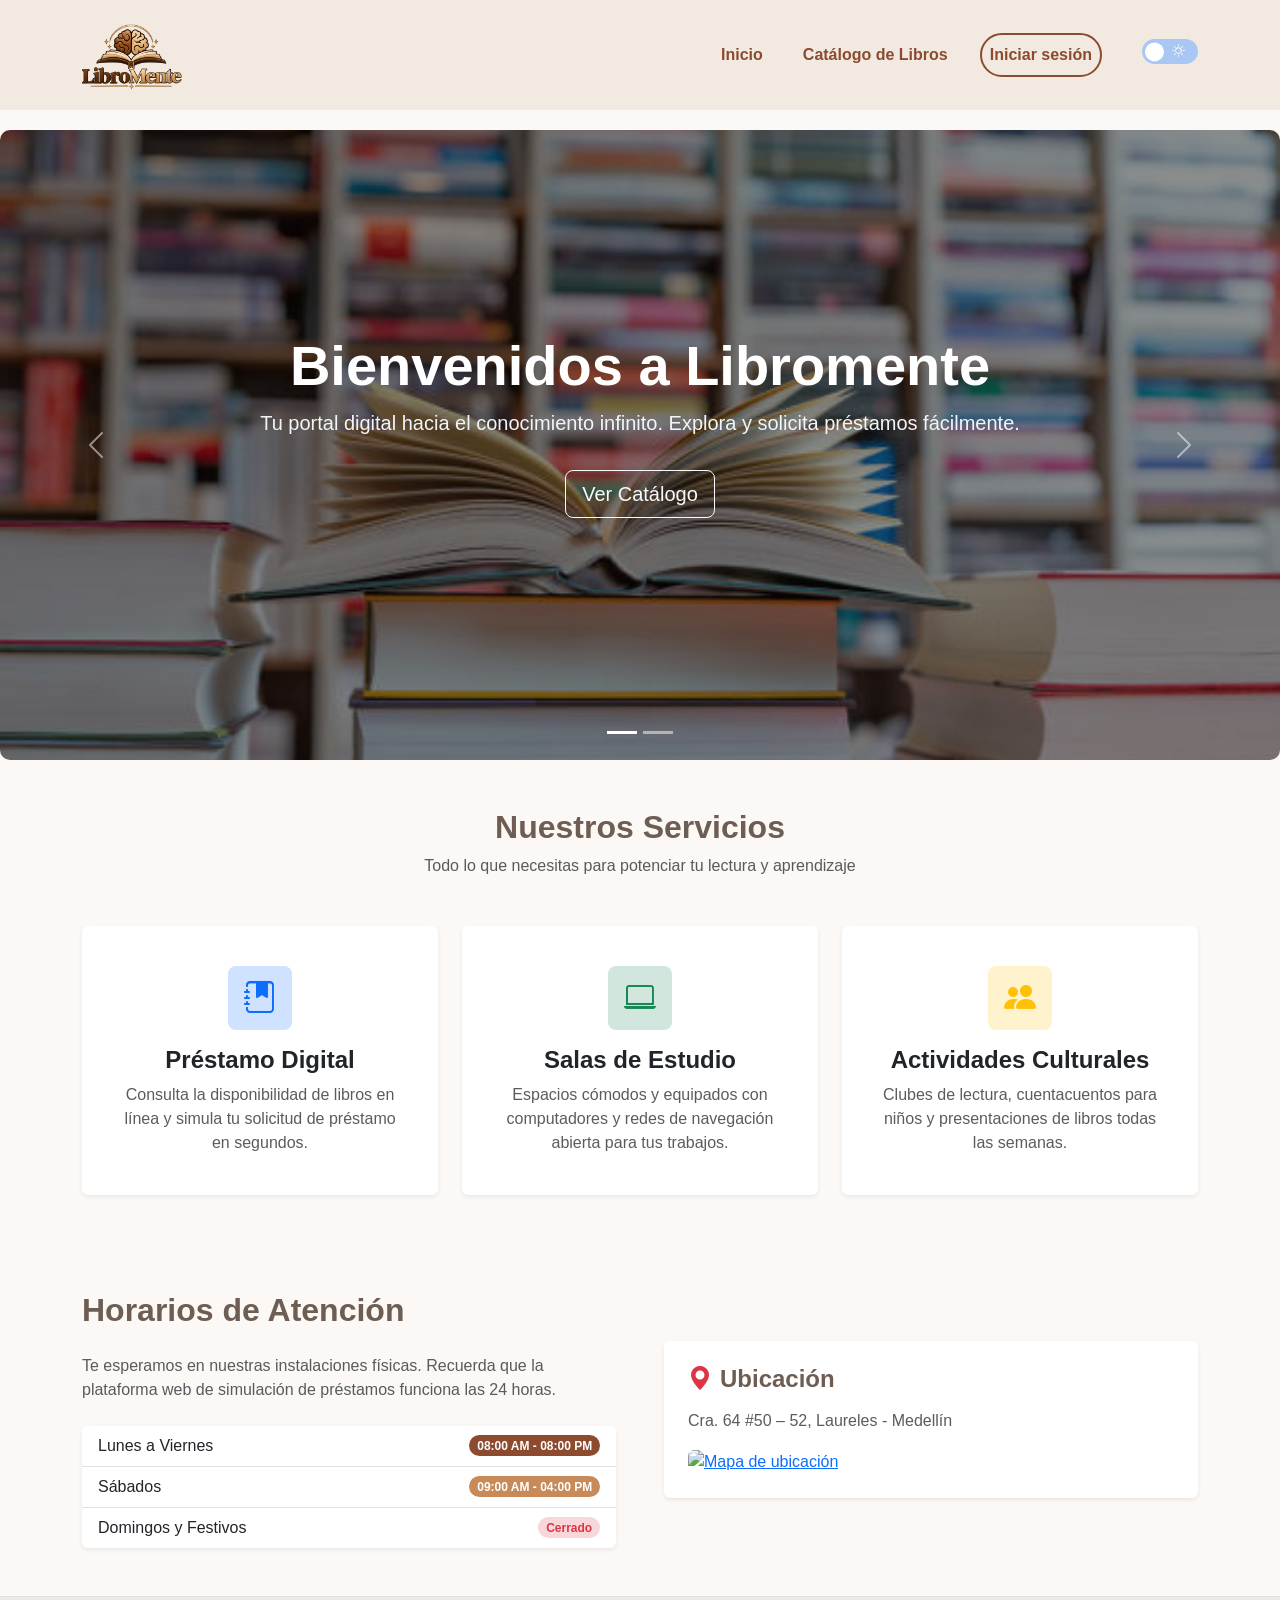
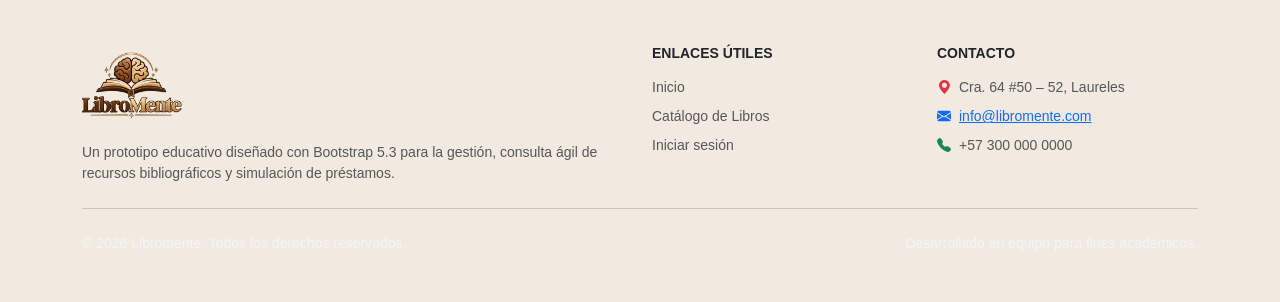
==== commit ab0a96b4: "Merge branch 'main' into alex" ====
--- a/index.html
+++ b/index.html
@@ -1,11 +1,254 @@
-<!doctype html>
-<html lang="es">
-    <head>
-        <meta charset="UTF-8" />
-        <meta name="viewport" content="width=device-width, initial-scale=1.0" />
-        <title>Document</title>
-    </head>
-    <body>
-        
-    </body>
-</html>
+<!DOCTYPE html>
+<html lang="es" data-bs-theme="light">
+
+<head>
+    <meta charset="UTF-8">
+    <meta name="viewport" content="width=device-width, initial-scale=1.0">
+    <title>Libro mente - Inicio</title>
+    <link href="https://cdn.jsdelivr.net/npm/bootstrap@5.3.8/dist/css/bootstrap.min.css" rel="stylesheet">
+    <link href="https://cdn.jsdelivr.net/npm/bootstrap-icons@1.11.1/font/bootstrap-icons.css" rel="stylesheet">
+    <link rel="stylesheet" href="./styles/estilos.css">
+</head>
+
+<body>
+    <nav class="navbar navbar-expand-lg sticky-top">
+        <div class="container">
+            <a class="navbar-brand fw-bold" href="index.html">
+                <img src="./img/logo.png" alt="Logo" class="logo flex-row d-inline-block align-text-top me-2">
+            </a>
+            <button class="navbar-toggler" type="button" data-bs-toggle="collapse"
+                data-bs-target="#navbarSupportedContent" aria-controls="navbarSupportedContent" aria-expanded="false"
+                aria-label="Toggle navigation">
+                <span class="navbar-toggler-icon"></span>
+            </button>
+            <div class="collapse navbar-collapse" id="navbarSupportedContent">
+            <ul class="navbar-nav ms-auto align-items-center fw-bold">
+                <li class="nav-item me-4">
+                    <a class="nav-link active navegacion" aria-current="page" href="index.html">Inicio</a>
+                </li>
+                <li class="nav-item me-4">
+                    <a class="nav-link navegacion" href="./pages/catalogo.html">Catálogo de Libros</a>
+                </li>
+                <li class="nav-item me-4">
+                    <a class="nav-link rounded-pill inicio" href="./pages/login.html">Iniciar sesión</a>
+                </li>
+                <li class="nav-item ms-lg-3 mt-2 mt-lg-0">
+              <label class="tema-switch" for="tema-switch">
+                <input
+                  class="tema-switch-input"
+                  type="checkbox"
+                  role="switch"
+                  id="tema-switch"
+                  aria-label="Cambiar tema"
+                />
+
+                <span class="tema-switch-slider" aria-hidden="true">
+                  <span class="tema-switch-luna">
+                    <i class="bi bi-moon"></i>
+                  </span>
+
+                  <span class="tema-switch-sol">
+                    <i class="bi bi-sun"></i>
+                  </span>
+                </span>
+              </label>
+            </li>
+            </ul>
+            </div>
+        </div>
+    </nav>
+
+
+    <header id="carrusel" class="carousel slide carousel-fade" data-bs-ride="carousel">
+        <div class="carousel-indicators">
+            <button type="button" data-bs-target="#carrusel" data-bs-slide-to="0" class="active" aria-current="true"
+                aria-label="Slide 1"></button>
+            <button type="button" data-bs-target="#carrusel" data-bs-slide-to="1" aria-label="Slide 2"></button>
+        </div>
+        <div class="carousel-inner">
+
+            <div class="carousel-item active h-100">
+                <img src="./img/biblioteca.jpg" alt="Biblioteca" class="d-block w-100 h-100 object-fit-cover">
+                <div class="carousel-caption d-flex flex-column justify-content-center h-100">
+                    <h1 class="display-4 fw-bold">Bienvenidos a Libromente</h1>
+                    <p class="lead">Tu portal digital hacia el conocimiento infinito. Explora y solicita préstamos
+                        fácilmente.</p>
+                    <div>
+                        <a href="" class="btn btn-outline-light btn-lg mt-3">Ver Catálogo</a>
+                    </div>
+                </div>
+            </div>
+
+            <div class="carousel-item h-100">
+                <img src="./img/cooworking.jpg" alt="Espacios de Co-working"
+                    class="d-block w-100 h-100 object-fit-cover">
+                <div class="carousel-caption d-flex flex-column justify-content-center h-100">
+                    <h1 class="display-4 fw-bold">Espacios de Co-working</h1>
+                    <p class="lead">Contamos con salas de estudio, internet de alta velocidad y talleres semanales.</p>
+                    <div>
+                        <a href="#horarios" class="btn btn-outline-light btn-lg mt-3">Ver Horarios</a>
+                    </div>
+                </div>
+            </div>
+        </div>
+        <button class="carousel-control-prev" type="button" data-bs-target="#carrusel" data-bs-slide="prev">
+            <span class="carousel-control-prev-icon" aria-hidden="true"></span>
+            <span class="visually-hidden">Anterior</span>
+        </button>
+        <button class="carousel-control-next" type="button" data-bs-target="#carrusel" data-bs-slide="next">
+            <span class="carousel-control-next-icon" aria-hidden="true"></span>
+            <span class="visually-hidden">Siguiente</span>
+        </button>
+    </header>
+
+    <section class="py-5">
+        <div class="container">
+            <div class="text-center mb-5">
+                <h2 class="fw-bold">Nuestros Servicios</h2>
+                <p class="text-muted">Todo lo que necesitas para potenciar tu lectura y aprendizaje</p>
+            </div>
+            <div class="row g-4">
+
+                <div class="col-md-4">
+                    <div class="card h-100 text-center border-0 shadow-sm p-4 resalto">
+                        <div class="card-body">
+                            <div
+                                class="bg-primary-subtle text-primary fs-2 rounded-3 py-2 px-3 d-inline-flex align-items-center justify-content-center mb-3">
+                                <i class="bi bi-journal-bookmark-fill"></i>
+                            </div>
+                            <h4 class="card-title fw-semibold">Préstamo Digital</h4>
+                            <p class="card-text text-muted">Consulta la disponibilidad de libros en línea y simula tu
+                                solicitud de préstamo en segundos.</p>
+                        </div>
+                    </div>
+                </div>
+
+                <div class="col-md-4">
+                    <div class="card h-100 text-center border-0 shadow-sm p-4 resalto">
+                        <div class="card-body">
+                            <div
+                                class="bg-success-subtle text-success fs-2 rounded-3 py-2 px-3 d-inline-flex align-items-center justify-content-center mb-3">
+                                <i class="bi bi-laptop"></i>
+                            </div>
+                            <h4 class="card-title fw-semibold">Salas de Estudio</h4>
+                            <p class="card-text text-muted">Espacios cómodos y equipados con computadores y redes de
+                                navegación abierta para tus trabajos.</p>
+                        </div>
+                    </div>
+                </div>
+
+                <div class="col-md-4">
+                    <div class="card h-100 text-center border-0 shadow-sm p-4 resalto">
+                        <div class="card-body">
+                            <div
+                                class="bg-warning-subtle text-warning fs-2 rounded-3 py-2 px-3 d-inline-flex align-items-center justify-content-center mb-3">
+                                <i class="bi bi-people-fill"></i>
+                            </div>
+                            <h4 class="card-title fw-semibold">Actividades Culturales</h4>
+                            <p class="card-text text-muted">Clubes de lectura, cuentacuentos para niños y presentaciones
+                                de libros todas las semanas.</p>
+                        </div>
+                    </div>
+                </div>
+            </div>
+        </div>
+    </section>
+
+    <section id="horarios" class="py-5 seccion-crema">
+        <div class="container">
+            <div class="row align-items-center g-5">
+                <div class="col-lg-6">
+                    <h2 class="fw-bold mb-4">Horarios de Atención</h2>
+                    <p class="text-muted mb-4">Te esperamos en nuestras instalaciones físicas. Recuerda que la
+                        plataforma web de simulación de préstamos funciona las 24 horas.</p>
+                    <ul class="list-group list-group-flush shadow-sm rounded">
+                        <li class="list-group-item d-flex justify-content-between align-items-center">
+                            <span>Lunes a Viernes</span>
+                            <span class="badge tema1 rounded-pill">08:00 AM - 08:00 PM</span>
+                        </li>
+                        <li class="list-group-item d-flex justify-content-between align-items-center">
+                            <span>Sábados</span>
+                            <span class="badge tema2 rounded-pill">09:00 AM - 04:00 PM</span>
+                        </li>
+                        <li class="list-group-item d-flex justify-content-between align-items-center">
+                            <span>Domingos y Festivos</span>
+                            <span class="badge bg-danger-subtle text-danger rounded-pill">Cerrado</span>
+                        </li>
+                    </ul>
+                </div>
+                <div class="col-lg-6">
+                    <div class="p-4 bg-body rounded shadow-sm">
+                        <h4 class="fw-bold mb-3"><i class="bi bi-geo-alt-fill text-danger me-2"></i>Ubicación</h4>
+                        <p class="text-muted">Cra. 64 #50 – 52, Laureles - Medellín</p>
+
+                        <a href="https://www.google.com/maps/place/Biblioteca+P%C3%BAblica+Piloto/@6.2558918,-75.5799497,17z/data=!4m10!1m2!2m1!1sbiblioteca+piloto!3m6!1s0x8e442903c7f5a631:0xb1b726602adb5e07!8m2!3d6.2559194!4d-75.5774332!15sChFiaWJsaW90ZWNhIHBpbG90b1oTIhFiaWJsaW90ZWNhIHBpbG90b5IBDnB1YmxpY19saWJyYXJ5mgEkQ2hkRFNVaE5NRzluUzBWSlEwRm5TVVJrTTB4dVdWOUJSUkFC4AEA-gEECAAQPw!16s%2Fg%2F1215jph8?entry=ttu&g_ep=EgoyMDI2MTExMC4wIKXMDSoASAFQAw%3D%3D" target="_blank">
+                            <img src="./img/mapa.png" alt="Mapa de ubicación" class="img-fluid rounded resalto"></a>
+                    </div>
+                </div>
+            </div>
+        </div>
+    </section>
+
+    <footer class="text-body-secondary py-5 border-top">
+        <div class="container">
+            <div class="row g-4">
+
+                <div class="col-lg-6">
+                    <h5 class="text-body fw-bold mb-3">
+                        <img src="./img/logo.png" alt="Logo" width="24" height="20"
+                            class="logo d-inline-block align-text-top me-2">
+                    </h5>
+                    <p class="small text-muted mb-0">
+                        Un prototipo educativo diseñado con Bootstrap 5.3 para la gestión, consulta ágil de recursos
+                        bibliográficos y simulación de préstamos.
+                    </p>
+                </div>
+
+
+                <div class="col-sm-6 col-lg-3">
+                    <h6 class="text-body fw-bold text-uppercase small mb-3">Enlaces Útiles</h6>
+                    <ul class="list-unstyled small">
+                        <li class="mb-2">
+                            <a href="index.html" class="text-decoration-none text-reset link-primary">Inicio</a>
+                        </li>
+                        <li class="mb-2">
+                            <a href="./pages/catalogo.html" class="text-decoration-none text-reset link-primary">Catálogo de Libros</a>
+                        </li>
+                        <li class="mb-2">
+                            <a href="./pages/login.html" class="text-decoration-none text-reset link-primary">Iniciar sesión</a>
+                        </li>
+                    </ul>
+                </div>
+
+
+                <div class="col-sm-6 col-lg-3">
+                    <h6 class="text-body fw-bold text-uppercase small mb-3">Contacto</h6>
+                    <ul class="list-unstyled small text-muted">
+                        <li class="mb-2">
+                            <i class="bi bi-geo-alt-fill text-danger me-2"></i>Cra. 64 #50 – 52, Laureles
+                        </li>
+                        <li class="mb-2">
+                            <i class="bi bi-envelope-fill text-primary me-2"></i><a href="mailto: infor@libremente.com">info@libromente.com</a>
+                        </li>
+                        <li class="mb-2">
+                            <i class="bi bi-telephone-fill text-success me-2"></i>+57 300 000 0000
+                        </li>
+                    </ul>
+                </div>
+            </div>
+
+
+            <hr class="my-4 text-muted">
+
+
+            <div class="d-flex flex-column flex-sm-row justify-content-between align-items-center small text-muted">
+                <p class="mb-2 mb-sm-0">&copy; 2026 Libromente. Todos los derechos reservados.</p>
+                <p class="mb-0">Desarrollado en equipo para fines académicos.</p>
+            </div>
+        </div>
+    </footer>
+    <script src="https://cdn.jsdelivr.net/npm/bootstrap@5.3.8/dist/js/bootstrap.bundle.min.js"></script>
+    <script src="./js/tema.js"></script>
+</body>
+
+</html>
--- a/styles/estilos.css
+++ b/styles/estilos.css
@@ -0,0 +1,188 @@
+/*RAÍZ*/
+:root {
+    --background: #FBF8F5;
+    --bg-cards: #F2EAE1;
+    --main-text: #2A1F1B;
+    --second-text: #6E5D53; 
+    --border: #E2D7CC;
+    --main-btn: #8C4A2F;
+    --second-btn: #C88A58;
+
+    --fuente-principal: 'Roboto', sans-serif;
+}
+
+[data-bs-theme="dark"] { 
+    --background: #181311;  /* Fondo Base / Lienzo */
+    --bg-cards: #241C18;  /* Superficie / Tarjetas / Modales */
+    --main-text: #F3ECE4; /* Texto Principal (Encabezados y lectura) */
+    --second-text: #B5A599; /* Texto Secundario / Metadatos (Autor, género, fecha) */
+    --border: #3D312A; /* Bordes */
+    --main-btn: #D97746; /* Color directo botón (No hover) */
+    --second-btn: #E5A96E; /* Hover, etiquetas, tags */
+}
+
+body {
+    background-color: var(--background);
+    font-family: var(--fuente-principal);
+}
+
+
+.navbar, footer {
+  background-color: var(--bg-cards) !important;
+}
+
+h1 {
+    color: #ffffff;
+}
+
+div div p{
+    color: #F1F5F9;
+}
+
+h2, h4 {
+  color: var(--second-text);
+}
+
+.inicio {
+    color: var(--main-btn);
+    border: solid 2px;
+    border-color: var(--main-btn);
+}
+
+.inicio:hover {
+  background-color: var(--main-text);
+  border-color: var(--main-text);
+  color: var(--background);
+}
+.navegacion {
+    color: var(--main-btn) !important;
+}
+.navegacion:hover {
+    color: var(--main-text) !important;
+    border-bottom: solid 2px var(--main-text);
+}
+
+
+.carousel-item img {
+  filter: brightness(0.55);
+}
+
+.carousel-inner{
+    height: 70vh;
+    border-radius: 10px;
+    margin-top: 20px;
+}
+.logo {
+    width: 100px;
+    height: 80px;
+    object-fit: contain;
+}
+
+.tema1 {
+    background-color:  var( --main-btn);
+}
+.tema2 {
+    background-color:  var( --second-btn);
+}
+
+.resalto {
+    transition: 0.5s ease !important;
+}
+.resalto:hover {
+    transform: scale(1.02) !important;
+    background-color: var(--bg-cards);
+
+}
+/* Cambio de tema */
+.tema-switch {
+    position: relative;
+    display: inline-block;
+    width: 3.5rem;
+    height: 1.6rem;
+    cursor: pointer;
+    user-select: none;
+}
+
+.tema-switch-input {
+    position: absolute;
+    inset: 0;
+    width: 100%;
+    height: 100%;
+    opacity: 0;
+    margin: 0;
+    cursor: pointer;
+    z-index: 3;
+}
+
+.tema-switch-slider {
+    position: absolute;
+    inset: 0;
+    display: flex;
+    align-items: center;
+    justify-content: space-between;
+    padding: 0 0.5rem;
+    overflow: hidden;
+    border-radius: 999px;
+    background-color: #a9c7f5;
+    transition: background-color 0.25s ease;
+}
+
+.tema-switch-slider::before {
+    content: "";
+    position: absolute;
+    top: 50%;
+    left: 0.2rem;
+    z-index: 2;
+    width: 1.2rem;
+    height: 1.2rem;
+    border-radius: 50%;
+    background-color: #ffffff;
+    transform: translateY(-50%);
+    transition: transform 0.25s ease;
+}
+
+.tema-switch-luna,
+.tema-switch-sol {
+    position: relative;
+    z-index: 1;
+    display: flex;
+    align-items: center;
+    justify-content: center;
+    width: 1rem;
+    font-size: 0.8rem;
+    line-height: 1;
+    color: #ffffff;
+    transition: opacity 0.25s ease;
+}
+
+.tema-switch-luna {
+    margin-left: auto;
+    opacity: 0;
+}
+
+.tema-switch-sol {
+    margin-right: auto;
+    opacity: 1;
+}
+
+/* Estado oscuro del interruptor */
+.tema-switch-input:checked + .tema-switch-slider {
+    background-color: #111044;
+}
+
+.tema-switch-input:checked + .tema-switch-slider::before {
+    transform: translate(1.75rem, -50%);
+}
+
+.tema-switch-input:checked + .tema-switch-slider .tema-switch-luna {
+    opacity: 1;
+}
+
+.tema-switch-input:checked + .tema-switch-slider .tema-switch-sol {
+    opacity: 0;
+}
+
+.tema-switch-input:focus-visible + .tema-switch-slider {
+    outline: 3px solid var(--bs-primary);
+    outline-offset: 3px;
+}
